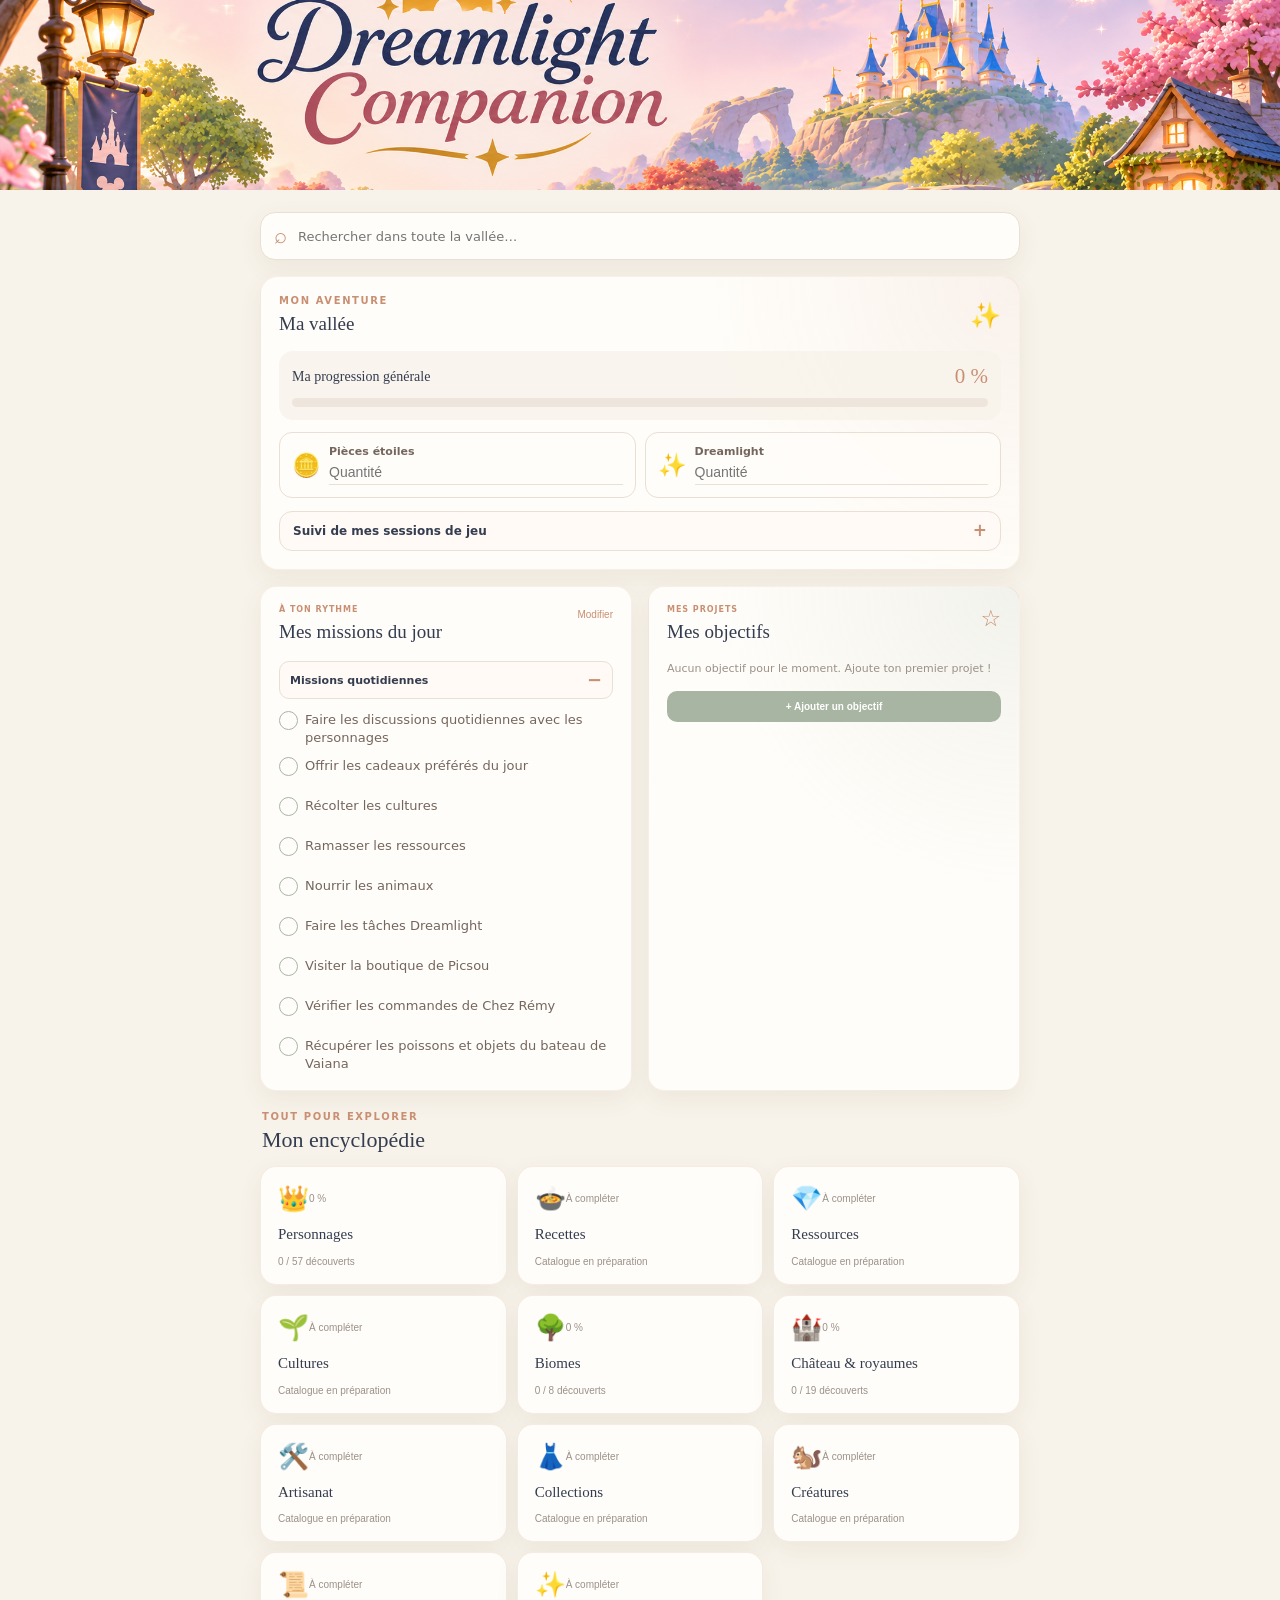
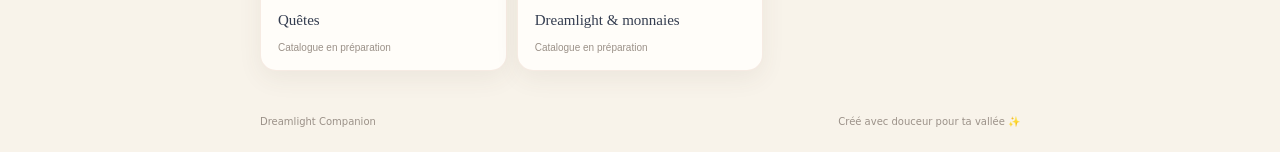
==== index.html @ 055e2d74 "Update index.html" ====
<!doctype html>
<html lang="fr">
<head>
  <meta charset="utf-8">
  <meta name="viewport" content="width=device-width, initial-scale=1, viewport-fit=cover">
  <meta name="theme-color" content="#f8f3ea">
  <meta name="description" content="Ton compagnon personnel pour Disney Dreamlight Valley.">
  <title>Dreamlight Companion</title>
  <link rel="stylesheet" href="style.css?v=20261127-4">
</head>
<body>

  <header class="hero">
    <div class="hero-shade"></div>
    <div class="hero-content">
      <p class="eyebrow">TON PETIT GUIDE DE LA VALLÉE</p>
      <h1>Dreamlight <span>Companion</span></h1>
      <p class="hero-subtitle">Toute ta vallée, au même endroit ✨</p>
    </div>
  </header>

  <main class="page-shell">

    <!-- RECHERCHE GLOBALE -->
    <section class="catalog-section">
      <label class="search-box">
        <span>⌕</span>
        <input id="global-search" type="search"
          placeholder="Rechercher dans toute la vallée…"
          autocomplete="off">
      </label>
    </section>

    <!-- MA VALLÉE -->
    <section class="panel valley-panel">
      <div class="section-heading">
        <div>
          <p class="eyebrow">MON AVENTURE</p>
          <h2>Ma vallée</h2>
        </div>
        <span>✨</span>
      </div>

      <section class="progress-card" aria-label="Progression générale">
        <div class="section-heading">
          <h3>Ma progression générale</h3>
          <strong id="overall-percent">0 %</strong>
        </div>
        <div class="progress-track">
          <div id="overall-bar" class="progress-fill"></div>
        </div>
      </section>

      <section class="quick-row">
        <div class="currency">
          <span class="currency-icon">🪙</span>
          <label for="star-coins">Pièces étoiles</label>
          <input id="star-coins" type="number" min="0"
            inputmode="numeric" placeholder="Quantité">
        </div>

        <div class="currency">
          <span class="currency-icon">✨</span>
          <label for="dreamlight">Dreamlight</label>
          <input id="dreamlight" type="number" min="0"
            inputmode="numeric" placeholder="Quantité">
        </div>
      </section>

      <details class="session-tracking">
        <summary>Suivi de mes sessions de jeu</summary>
        <div id="session-content">
          <p class="muted">
            Le suivi de tes soldes au début et à la fin de tes sessions
            sera bientôt disponible ici.
          </p>
        </div>
      </details>
    </section>

    <!-- MISSIONS ET OBJECTIFS -->
    <section class="home-tools-grid">

    <section class="panel daily-panel">
  <div class="section-heading">
    <div>
      <p class="eyebrow">À TON RYTHME</p>
      <h2>Mes missions du jour</h2>
    </div>
    <button class="text-button" id="edit-tasks" type="button">
      Modifier
    </button>
  </div>

  <details id="daily-details" open>
    <summary class="daily-toggle">Missions quotidiennes</summary>

    <div id="daily-tasks" class="daily-list"></div>

    <form id="new-task-form" class="inline-form hidden">
      <input id="new-task" maxlength="70"
        placeholder="Ajouter une mission…"
        aria-label="Nouvelle mission">
      <button class="small-button" type="submit">Ajouter</button>
    </form>
  </details>
</section>

      <section class="panel goals-panel">
        <div class="section-heading">
          <div>
            <p class="eyebrow">MES PROJETS</p>
            <h2>Mes objectifs</h2>
          </div>
          <span>☆</span>
        </div>

        <div id="goals-list">
          <p class="muted">
            Ton espace pour tes objectifs personnels arrive bientôt.
          </p>
        </div>

        <button class="small-button" id="add-goal" type="button">
          + Ajouter un objectif
        </button>
      </section>

    </section>

    <!-- NOTES CONSERVÉES TEMPORAIREMENT POUR PRÉSERVER LES DONNÉES -->
    <div class="hidden" aria-hidden="true">
      <textarea id="personal-notes"></textarea>
      <p id="notes-status">Enregistrement automatique</p>
    </div>

    <!-- ENCYCLOPÉDIE -->
    <section class="catalog-section">
      <div class="section-heading catalog-heading">
        <div>
          <p class="eyebrow">TOUT POUR EXPLORER</p>
          <h2>Mon encyclopédie</h2>
        </div>
      </div>

      <div id="category-grid" class="category-grid"></div>
    </section>

    <!-- CONTENU DES CATÉGORIES -->
    <section id="catalog-view"
      class="panel catalog-view hidden"
      aria-live="polite">

      <div class="section-heading">
        <div>
          <p class="eyebrow">MON ENCYCLOPÉDIE</p>
          <h2 id="catalog-title">Catalogue</h2>
        </div>
        <button class="text-button" id="back-home" type="button">
          ← Accueil
        </button>
      </div>

      <p id="catalog-description" class="muted"></p>
      <div id="catalog-items" class="catalog-items"></div>
    </section>

  </main>

  <footer>
    <span>Dreamlight Companion</span>
    <span>Créé avec douceur pour ta vallée ✨</span>
  </footer>

  <script src="app.js?v=20261127-4" defer></script>
</body>
</html>
---- style.css ----
:root{--cream:#f8f3ea;--paper:#fffdf9;--rose:#c98f73;--sage:#a8b5a2;--ink:#75665d;--navy:#343d50;--line:#e9dfd3;--muted:#9b9188;--shadow:0 8px 24px rgba(83,67,54,.07)}
*{box-sizing:border-box}html{scroll-behavior:smooth}body{margin:0;background:var(--cream);color:var(--ink);font-family:ui-rounded,"Avenir Next",Avenir,system-ui,-apple-system,sans-serif;font-size:15px}.hero{min-height:225px;position:relative;display:flex;align-items:flex-end;overflow:hidden;background:linear-gradient(115deg,rgba(35,43,61,.84),rgba(70,65,79,.45)),url('https://images.unsplash.com/photo-1470252649378-9c29740c9fa8?auto=format&fit=crop&w=1400&q=85') center 48%/cover;color:#fff}.hero-shade{position:absolute;inset:0;background:linear-gradient(0deg,rgba(23,29,43,.48),transparent 78%)}.hero-content{position:relative;padding:30px 22px 26px;max-width:760px;width:100%;margin:auto}.hero h1{font-family:Georgia,serif;font-weight:500;font-size:clamp(2rem,7vw,3rem);line-height:1.03;margin:7px 0}.hero h1 span{color:#f1c9b5}.eyebrow{font-size:10px;letter-spacing:.16em;font-weight:800;color:var(--rose);margin:0 0 7px}.hero .eyebrow{color:#f4d8c9}.hero-subtitle{margin:8px 0 0;color:#fff8f0;font-size:13px}.page-shell{width:min(100% - 28px,760px);margin:18px auto 40px;display:grid;gap:14px}.panel{background:var(--paper);border:1px solid rgba(201,143,115,.12);border-radius:18px;padding:16px;box-shadow:var(--shadow)}.section-heading{display:flex;align-items:center;justify-content:space-between;gap:12px;margin-bottom:12px}.section-heading h2{font-family:Georgia,serif;font-size:19px;font-weight:500;margin:0;color:var(--navy)}.section-heading strong{font-family:Georgia,serif;font-size:25px;font-weight:500;color:var(--rose);white-space:nowrap}.progress-track{height:9px;border-radius:99px;background:#eee6dc;overflow:hidden}.progress-fill{height:100%;width:0;background:linear-gradient(90deg,var(--sage),var(--rose));border-radius:99px;transition:width .25s}.quick-row{display:grid;grid-template-columns:1fr 1fr;gap:10px}.currency{display:grid;grid-template-columns:30px 1fr;align-items:center;gap:2px 7px;padding:12px}.currency-icon{grid-row:span 2;font-size:23px}.currency label{font-size:11px;font-weight:700}.currency input{width:100%;border:0;border-bottom:1px solid var(--line);background:transparent;padding:4px 0;color:var(--navy);font:600 16px inherit;outline:none}.currency input:focus{border-color:var(--rose)}.daily-list{display:grid;gap:9px}.task-row{display:flex;align-items:center;gap:10px;min-height:29px}.round-check{appearance:none;width:22px;height:22px;flex:0 0 22px;border:1.7px solid var(--sage);border-radius:50%;background:transparent;margin:0;display:grid;place-items:center;cursor:pointer}.round-check:checked{background:var(--sage);border-color:var(--sage)}.round-check:checked:after{content:'✓';font-size:14px;color:white;font-weight:800}.task-row span{font-size:13px}.task-row.done span{text-decoration:line-through;color:var(--muted)}.text-button{border:0;background:transparent;color:var(--rose);font:700 12px inherit;cursor:pointer;padding:6px}.inline-form{display:flex;gap:8px;margin-top:12px}.inline-form input,.search-box input{min-width:0;flex:1;border:0;background:transparent;outline:none;color:var(--navy);font:inherit}.small-button{border:0;border-radius:10px;background:var(--navy);color:white;padding:8px 12px;font-weight:700}.hidden{display:none!important}.notes-panel textarea{display:block;width:100%;resize:vertical;border:1px solid var(--line);border-radius:12px;padding:11px;background:#fffefa;color:var(--navy);font:13px/1.5 inherit;outline:none}.notes-panel textarea:focus{border-color:var(--rose)}.note-mark{font-size:22px;color:var(--rose)}.save-hint,.muted{font-size:11px;color:var(--muted);margin:7px 0 0}.catalog-section{padding-top:4px}.catalog-heading{margin:0 2px 12px}.search-box{display:flex;align-items:center;gap:9px;background:var(--paper);border:1px solid var(--line);border-radius:13px;padding:11px 13px;margin-bottom:12px;color:var(--rose)}.search-box span{font-size:22px;line-height:1}.category-grid{display:grid;grid-template-columns:repeat(2,minmax(0,1fr));gap:10px}.category-card{appearance:none;text-align:left;border:1px solid rgba(201,143,115,.16);border-radius:16px;background:var(--paper);padding:14px;min-height:105px;box-shadow:var(--shadow);color:var(--ink);cursor:pointer;display:flex;flex-direction:column;justify-content:space-between;gap:12px}.category-card:active{transform:scale(.985)}.category-top{display:flex;align-items:center;justify-content:space-between}.category-icon{font-size:25px}.category-card strong{font-family:Georgia,serif;font-size:15px;font-weight:500;color:var(--navy)}.category-progress{font-size:10px;color:var(--muted)}.catalog-view{scroll-margin-top:12px}.catalog-items{display:grid;gap:9px;margin-top:14px}.catalog-item{display:flex;align-items:center;gap:10px;border:1px solid var(--line);border-radius:12px;padding:10px;background:#fffefa}.catalog-item .item-icon{font-size:22px}.catalog-item .item-copy{min-width:0;flex:1}.catalog-item strong{display:block;font-size:13px;color:var(--navy)}.catalog-item small{color:var(--muted);font-size:11px}.item-check{accent-color:var(--sage);width:19px;height:19px}footer{display:flex;justify-content:space-between;gap:12px;width:min(100% - 32px,760px);margin:0 auto 25px;color:var(--muted);font-size:10px}button:focus-visible,input:focus-visible,textarea:focus-visible{outline:2px solid var(--rose);outline-offset:2px}@media(min-width:600px){.hero{min-height:280px}.page-shell{gap:17px}.category-grid{grid-template-columns:repeat(3,minmax(0,1fr))}.category-card{min-height:118px;padding:17px}}
/* =========================================
   DREAMLIGHT COMPANION — MODULE PERSONNAGES
   ========================================= */

.character-toolbar {
  display: flex;
  gap: 9px;
  align-items: center;
  margin: 14px 0 10px;
}

.character-search {
  display: flex;
  align-items: center;
  gap: 8px;
  flex: 1;
  min-width: 0;
  padding: 11px 12px;
  border: 1px solid var(--line);
  border-radius: 12px;
  background: var(--paper);
  color: var(--rose);
}

.character-search input {
  width: 100%;
  min-width: 0;
  border: 0;
  outline: 0;
  background: transparent;
  color: var(--navy);
  font: inherit;
}

.character-filter-toggle,
.character-reset,
.character-back {
  border: 1px solid var(--line);
  border-radius: 11px;
  padding: 10px 12px;
  background: #fffdf9;
  color: var(--navy);
  font: inherit;
  font-size: 12px;
  font-weight: 700;
  cursor: pointer;
}

.character-filters {
  display: grid;
  grid-template-columns: 1fr 1fr;
  gap: 10px;
  padding: 13px;
  margin-bottom: 12px;
  border: 1px solid var(--line);
  border-radius: 14px;
  background: #f8f3ea;
}

.character-filters.is-collapsed {
  display: none;
}

.character-filters label {
  display: grid;
  gap: 5px;
  color: var(--ink);
  font-size: 11px;
  font-weight: 700;
}

.character-filters select {
  width: 100%;
  min-width: 0;
  padding: 9px 7px;
  border: 1px solid var(--line);
  border-radius: 9px;
  background: white;
  color: var(--navy);
  font: inherit;
  font-size: 11px;
}

.character-reset {
  grid-column: 1 / -1;
  color: var(--rose);
}

.character-count {
  margin: 10px 2px;
  color: var(--muted);
  font-size: 11px;
}

.character-grid {
  display: grid;
  grid-template-columns: repeat(3, minmax(0, 1fr));
  gap: 9px;
}

.character-card {
  display: flex;
  flex-direction: column;
  align-items: center;
  gap: 6px;
  min-width: 0;
  padding: 10px 5px;
  border: 1px solid var(--line);
  border-radius: 14px;
  background: #fffdf9;
  color: var(--ink);
  text-align: center;
  cursor: pointer;
}

.character-avatar {
  display: grid;
  place-items: center;
  width: 62px;
  height: 62px;
  overflow: hidden;
  border-radius: 50%;
  background: linear-gradient(145deg, #f2e3d9, #e4e9df);
  color: var(--rose);
  font-size: 27px;
}

.character-avatar img,
.character-detail-avatar img {
  width: 100%;
  height: 100%;
  object-fit: cover;
}

.character-card strong {
  color: var(--navy);
  font-family: Georgia, serif;
  font-size: 12px;
  font-weight: 500;
  overflow-wrap: anywhere;
}

.character-status,
.character-level,
.character-role {
  font-size: 9px;
  line-height: 1.35;
}

.character-status.is-unlocked {
  color: #66836b;
}

.character-status.is-locked {
  color: var(--muted);
}

.character-level {
  color: var(--ink);
}

.character-role {
  color: var(--rose);
}

.character-back {
  margin: 4px 0 12px;
}

.character-detail {
  padding: 18px;
  border: 1px solid var(--line);
  border-radius: 17px;
  background: #fffdf9;
}

.character-detail-avatar {
  display: grid;
  place-items: center;
  width: 104px;
  height: 104px;
  margin: 0 auto 12px;
  overflow: hidden;
  border-radius: 50%;
  background: linear-gradient(145deg, #f2e3d9, #e4e9df);
  color: var(--rose);
  font-size: 42px;
}

.character-universe {
  margin: 0;
  color: var(--rose);
  text-align: center;
  font-size: 11px;
}

.character-detail h3 {
  margin: 5px 0 20px;
  color: var(--navy);
  font-family: Georgia, serif;
  font-size: 23px;
  font-weight: 500;
  text-align: center;
}

.detail-field {
  padding: 13px 0;
  border-top: 1px solid var(--line);
}

.detail-field h4 {
  margin: 0 0 10px;
  color: var(--navy);
  font-size: 13px;
}

.choice-row,
.friendship-scale,
.role-choices {
  display: flex;
  flex-wrap: wrap;
  gap: 7px;
}

.choice-row button,
.friendship-scale button,
.role-choices button {
  border: 1px solid var(--line);
  border-radius: 10px;
  background: white;
  color: var(--ink);
  cursor: pointer;
}

.choice-row button {
  flex: 1;
  padding: 10px;
}

.friendship-scale button {
  width: 34px;
  height: 34px;
  font-size: 12px;
}

.role-choices button {
  display: flex;
  flex-direction: column;
  align-items: center;
  justify-content: center;
  gap: 5px;
  min-width: 65px;
  padding: 9px 7px;
}

.role-choices button span {
  font-size: 21px;
}

.role-choices button small {
  font-size: 10px;
}

.choice-row button.selected,
.friendship-scale button.selected,
.role-choices button.selected {
  border-color: var(--rose);
  background: #f5e8e0;
  color: var(--navy);
  box-shadow: inset 0 0 0 1px var(--rose);
}

@media (max-width: 360px) {
  .character-grid {
    gap: 6px;
  }

  .character-avatar {
    width: 53px;
    height: 53px;
  }

  .character-filters {
    grid-template-columns: 1fr;
  }
}/* Icônes illustrées des rôles */

.character-role {
  display: flex;
  align-items: center;
  justify-content: center;
  gap: 5px;
}

.character-role img {
  width: 27px;
  height: 27px;
  object-fit: contain;
  flex: 0 0 auto;
}

.role-choices .role-icon {
  display: grid;
  place-items: center;
  width: 46px;
  height: 46px;
}

.role-choices .role-icon img {
  display: block;
  width: 100%;
  height: 100%;
  object-fit: contain;
}

.role-choices button {
  min-width: 76px;
  padding: 8px 6px;
}
/* Correction taille des icônes de rôles */

.role-choices .role-icon {
  display: flex !important;
  width: 46px !important;
  height: 46px !important;
  min-width: 46px !important;
  max-width: 46px !important;
  flex: 0 0 46px !important;
  overflow: hidden;
}

.role-choices .role-icon img {
  display: block !important;
  width: 46px !important;
  height: 46px !important;
  max-width: 46px !important;
  max-height: 46px !important;
  object-fit: contain !important;
}

.character-role img {
  width: 27px !important;
  height: 27px !important;
  max-width: 27px !important;
  max-height: 27px !important;
  object-fit: contain !important;
}
/* NOUVELLE BANNIÈRE */
.hero {
  min-height: 190px;
  background: url('assets/banniere.PNG') center 45% / cover no-repeat;
  color: #fff;
}

.hero-shade,
.hero-content {
  display: none !important;
}

/* =========================================
   NOUVELLE PAGE D'ACCUEIL
   ========================================= */

/* Espacement général */
.page-shell {
  gap: 16px;
}

/* Recherche globale */
.search-box {
  margin-bottom: 0;
  min-height: 48px;
  border-radius: 15px;
  box-shadow: var(--shadow);
}

.search-box input {
  font-size: 13px;
}

/* Bloc Ma vallée */
.valley-panel {
  padding: 18px;
  background:
    radial-gradient(circle at top right, rgba(201,143,115,.10), transparent 38%),
    var(--paper);
}

.valley-panel > .section-heading {
  margin-bottom: 16px;
}

.valley-panel > .section-heading > span {
  font-size: 25px;
}

.progress-card {
  padding: 13px;
  margin-bottom: 12px;
  border-radius: 14px;
  background: rgba(248,243,234,.8);
}

.progress-card .section-heading {
  margin-bottom: 9px;
}

.progress-card h3 {
  margin: 0;
  color: var(--navy);
  font-family: Georgia, serif;
  font-size: 14px;
  font-weight: 500;
}

.progress-card .section-heading strong {
  font-size: 21px;
}

.quick-row {
  gap: 9px;
}

.currency {
  min-width: 0;
  border: 1px solid var(--line);
  border-radius: 13px;
  background: rgba(255,253,249,.85);
}

.currency label {
  color: var(--ink);
}

.currency input {
  font-size: 14px;
}

/* Suivi des sessions */
.session-tracking {
  margin-top: 13px;
  padding: 12px 13px;
  border: 1px solid var(--line);
  border-radius: 13px;
  background: #fffaf5;
}

.session-tracking summary {
  color: var(--navy);
  font-size: 12px;
  font-weight: 700;
  cursor: pointer;
  list-style: none;
}

.session-tracking summary::-webkit-details-marker {
  display: none;
}

.session-tracking summary::after {
  content: "+";
  float: right;
  color: var(--rose);
  font-size: 17px;
  line-height: 12px;
}

.session-tracking[open] summary::after {
  content: "−";
}

#session-content {
  padding-top: 10px;
}

/* Missions et objectifs */
.home-tools-grid {
  display: grid;
  grid-template-columns: minmax(0, 1fr) minmax(0, 1fr);
  gap: 11px;
  align-items: start;
}

.home-tools-grid > .panel {
  min-width: 0;
  height: 100%;
  padding: 14px 11px;
  border-radius: 16px;
}

.home-tools-grid .section-heading {
  align-items: flex-start;
  gap: 5px;
  min-height: 44px;
}

.home-tools-grid .section-heading h2 {
  font-size: 16px;
  line-height: 1.2;
}

.home-tools-grid .eyebrow {
  font-size: 8px;
  letter-spacing: .12em;
}

.home-tools-grid .text-button {
  padding: 4px 0;
  font-size: 10px;
}

.daily-list {
  gap: 11px;
}

.task-row {
  align-items: flex-start;
  gap: 7px;
}

.round-check {
  width: 19px;
  height: 19px;
  flex-basis: 19px;
}

.task-row span {
  font-size: 11px;
  line-height: 1.35;
  overflow-wrap: anywhere;
}

.goals-panel {
  background:
    radial-gradient(circle at top right, rgba(168,181,162,.15), transparent 48%),
    var(--paper);
}

.goals-panel .section-heading > span {
  color: var(--rose);
  font-size: 23px;
}

.goals-panel .muted {
  line-height: 1.5;
}

.goals-panel > .small-button {
  width: 100%;
  margin-top: 13px;
  padding: 9px 6px;
  font-size: 10px;
  line-height: 1.3;
  background: var(--sage);
  color: #fff;
}

.daily-panel .small-button {
  font-size: 11px;
}

.inline-form {
  flex-wrap: wrap;
}

.inline-form input {
  width: 100%;
  min-width: 0;
  padding: 9px;
  border: 1px solid var(--line);
  border-radius: 9px;
  background: white;
  font: inherit;
  font-size: 12px;
}

/* Encyclopédie */
.catalog-heading {
  margin-bottom: 13px;
}

.catalog-heading .eyebrow {
  margin-bottom: 5px;
}

.catalog-heading h2 {
  font-family: Georgia, serif;
  font-size: 22px;
  font-weight: 500;
  color: var(--navy);
}

.category-card {
  transition: transform .18s ease, box-shadow .18s ease;
}

.category-card strong {
  line-height: 1.25;
}

footer {
  padding-top: 5px;
}

/* Écrans plus larges */
@media (min-width: 600px) {
  .home-tools-grid {
    gap: 16px;
  }

  .home-tools-grid > .panel {
    padding: 18px;
  }

  .home-tools-grid .section-heading h2 {
    font-size: 19px;
  }

  .task-row span {
    font-size: 13px;
  }
}

/* =========================================
   MES OBJECTIFS
   ========================================= */

.goal-card {
  margin: 9px 0;
  padding: 11px;
  border: 1px solid var(--line);
  border-radius: 12px;
  background: rgba(255,253,249,.9);
}

.goal-card.is-done {
  background: #f1f4ee;
  opacity: .8;
}

.goal-card-heading {
  display: flex;
  align-items: center;
  justify-content: space-between;
  gap: 6px;
}

.goal-check {
  display: flex;
  align-items: center;
  gap: 7px;
  min-width: 0;
  color: var(--navy);
  font-size: 11px;
  font-weight: 650;
  cursor: pointer;
}

.goal-check input {
  width: 18px;
  height: 18px;
  flex: 0 0 18px;
  accent-color: var(--sage);
}

.goal-check span {
  overflow-wrap: anywhere;
}

.goal-card.is-done .goal-check span {
  text-decoration: line-through;
  color: var(--muted);
}

.goal-expand {
  flex: 0 0 27px;
  width: 27px;
  height: 27px;
  border: 1px solid var(--line);
  border-radius: 8px;
  background: #fff;
  color: var(--rose);
  font-size: 17px;
  cursor: pointer;
}

.goal-details {
  padding: 9px 2px 0 25px;
}

.goal-details p {
  margin: 0;
  color: var(--ink);
  font-size: 11px;
  line-height: 1.5;
  overflow-wrap: anywhere;
}

.goal-actions {
  display: flex;
  flex-wrap: wrap;
  gap: 7px;
  margin-top: 10px;
}

.goal-actions button {
  padding: 6px 9px;
  border: 1px solid var(--line);
  border-radius: 8px;
  background: #fff;
  color: var(--rose);
  font-size: 10px;
  font-weight: 700;
  cursor: pointer;
}

/* Formulaire d'objectif */
.goal-form {
  display: grid;
  gap: 10px;
  margin: 0 0 12px;
  padding: 11px;
  border: 1px solid rgba(168,181,162,.55);
  border-radius: 12px;
  background: #f8f6f0;
}

.goal-form label {
  display: grid;
  gap: 5px;
  color: var(--navy);
  font-size: 11px;
  font-weight: 700;
}

.goal-form input,
.goal-form textarea {
  width: 100%;
  min-width: 0;
  padding: 9px;
  border: 1px solid var(--line);
  border-radius: 9px;
  background: #fffdf9;
  color: var(--navy);
  font: inherit;
  font-size: 12px;
  outline: none;
}

.goal-form textarea {
  resize: vertical;
  line-height: 1.4;
}

.goal-form input:focus,
.goal-form textarea:focus {
  border-color: var(--sage);
}

.goal-form-actions {
  display: flex;
  gap: 8px;
}

.goal-form-actions button {
  flex: 1;
  min-width: 0;
  padding: 9px 5px;
  font-size: 11px;
}

.goal-cancel {
  border: 1px solid var(--line);
  border-radius: 10px;
  background: white;
  color: var(--ink);
  font-weight: 700;
}
/* Dépliage des missions du jour */
#daily-details {
  margin-top: 10px;
}

#daily-details > summary {
  display: flex;
  align-items: center;
  justify-content: space-between;
  padding: 9px 10px;
  border: 1px solid var(--line);
  border-radius: 10px;
  background: #fffaf5;
  color: var(--navy);
  font-size: 11px;
  font-weight: 700;
  cursor: pointer;
  list-style: none;
}

#daily-details > summary::-webkit-details-marker {
  display: none;
}

#daily-details > summary::after {
  content: "+";
  color: var(--rose);
  font-size: 18px;
  line-height: 1;
}

#daily-details[open] > summary::after {
  content: "−";
}

#daily-details .daily-list {
  padding-top: 12px;
}
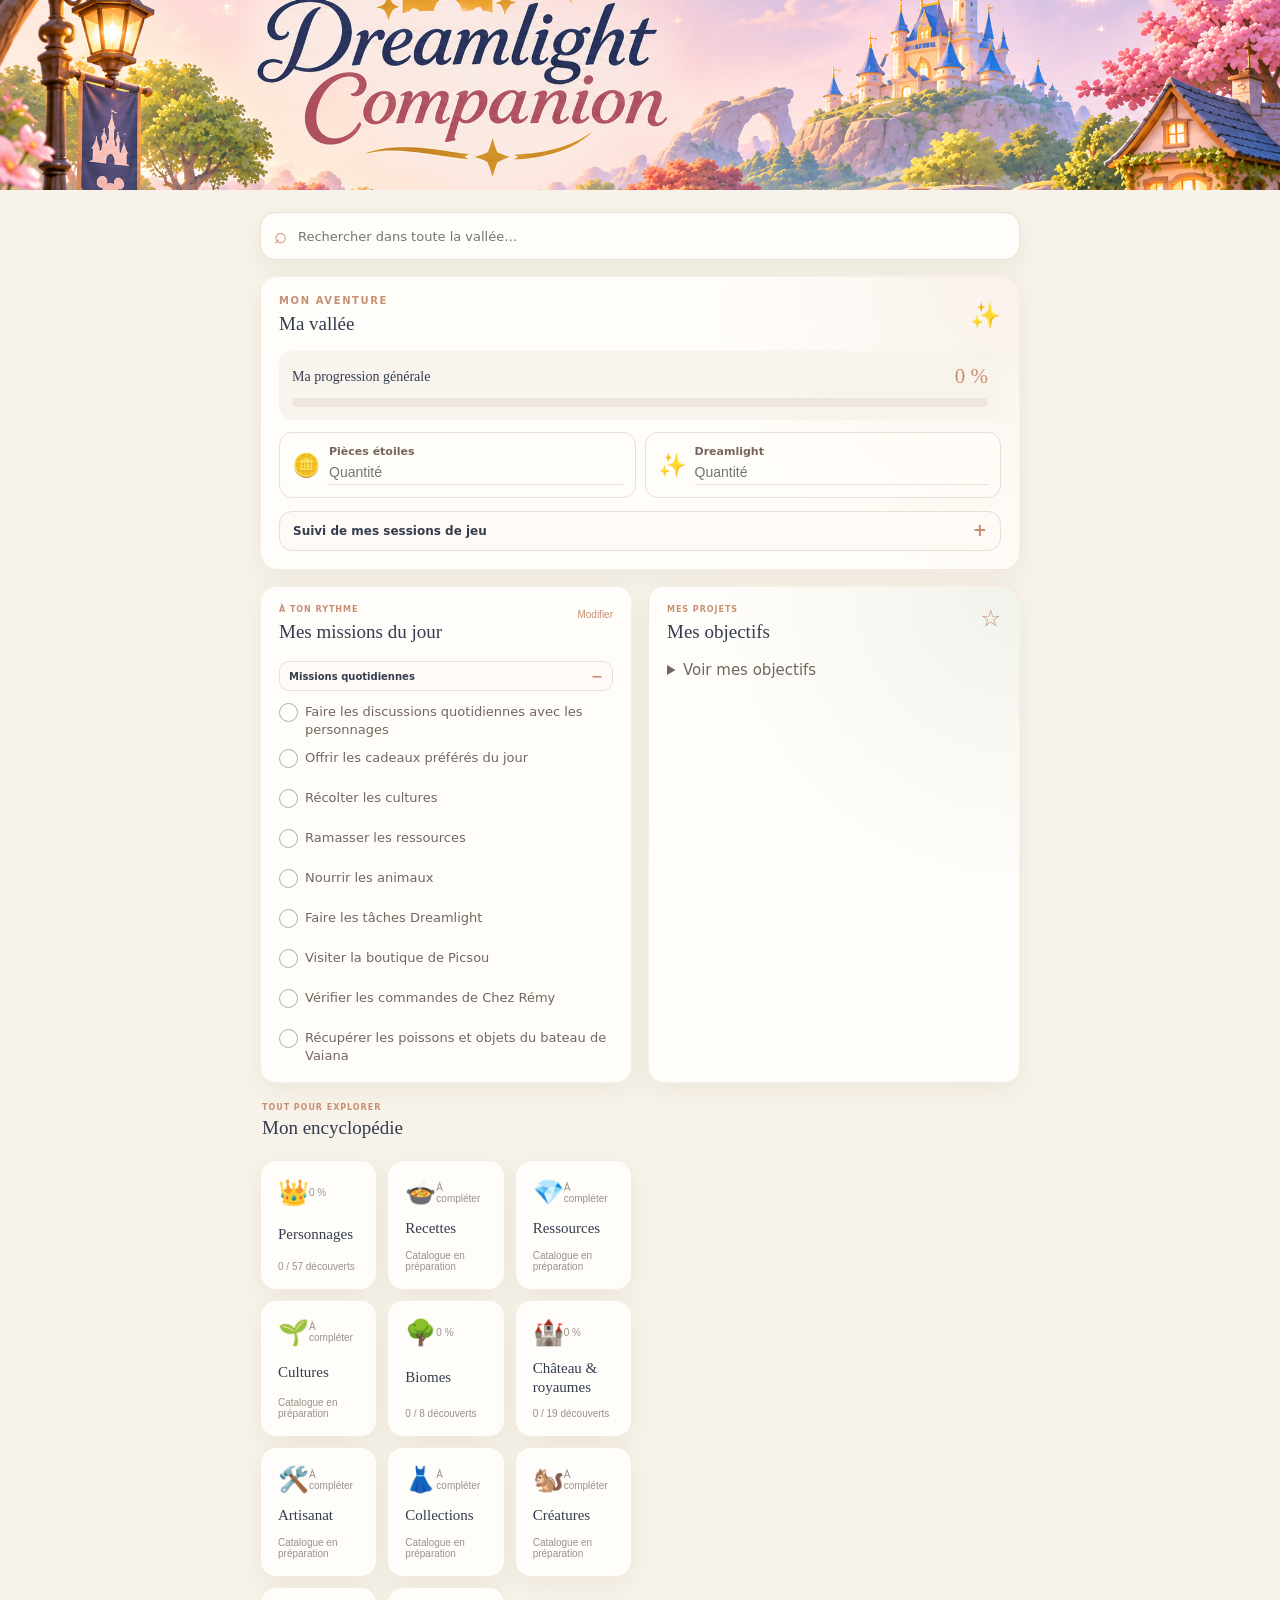
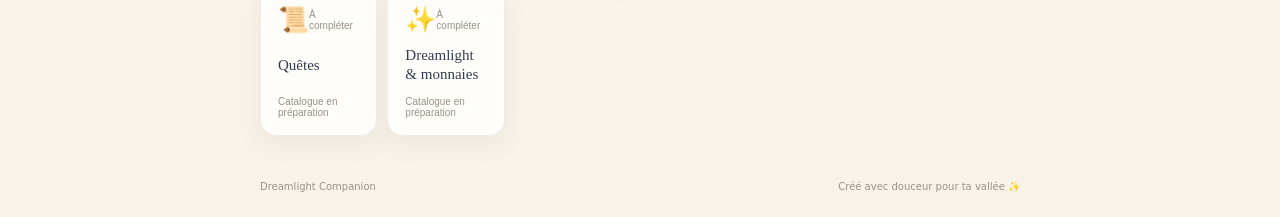
==== commit fb40a368: "Update index.html" ====
--- a/index.html
+++ b/index.html
@@ -108,26 +108,28 @@
 </section>
 
       <section class="panel goals-panel">
-        <div class="section-heading">
-          <div>
-            <p class="eyebrow">MES PROJETS</p>
-            <h2>Mes objectifs</h2>
-          </div>
-          <span>☆</span>
-        </div>
+  <div class="section-heading">
+    <div>
+      <p class="eyebrow">MES PROJETS</p>
+      <h2>Mes objectifs</h2>
+    </div>
+    <span>☆</span>
+  </div>
 
-        <div id="goals-list">
-          <p class="muted">
-            Ton espace pour tes objectifs personnels arrive bientôt.
-          </p>
-        </div>
+  <details id="goals-details">
+    <summary class="goals-toggle">Voir mes objectifs</summary>
 
-        <button class="small-button" id="add-goal" type="button">
-          + Ajouter un objectif
-        </button>
-      </section>
+    <div id="goals-list">
+      <p class="muted">
+        Ton espace pour tes objectifs personnels arrive bientôt.
+      </p>
+    </div>
 
-    </section>
+    <button class="small-button" id="add-goal" type="button">
+      + Ajouter un objectif
+    </button>
+  </details>
+</section>
 
     <!-- NOTES CONSERVÉES TEMPORAIREMENT POUR PRÉSERVER LES DONNÉES -->
     <div class="hidden" aria-hidden="true">
--- a/style.css
+++ b/style.css
@@ -787,12 +787,12 @@
   display: flex;
   align-items: center;
   justify-content: space-between;
-  padding: 9px 10px;
+  padding: 7px 9px;
   border: 1px solid var(--line);
   border-radius: 10px;
   background: #fffaf5;
   color: var(--navy);
-  font-size: 11px;
+  font-size: 10px;
   font-weight: 700;
   cursor: pointer;
   list-style: none;
@@ -805,7 +805,7 @@
 #daily-details > summary::after {
   content: "+";
   color: var(--rose);
-  font-size: 18px;
+  font-size: 14px;
   line-height: 1;
 }
 
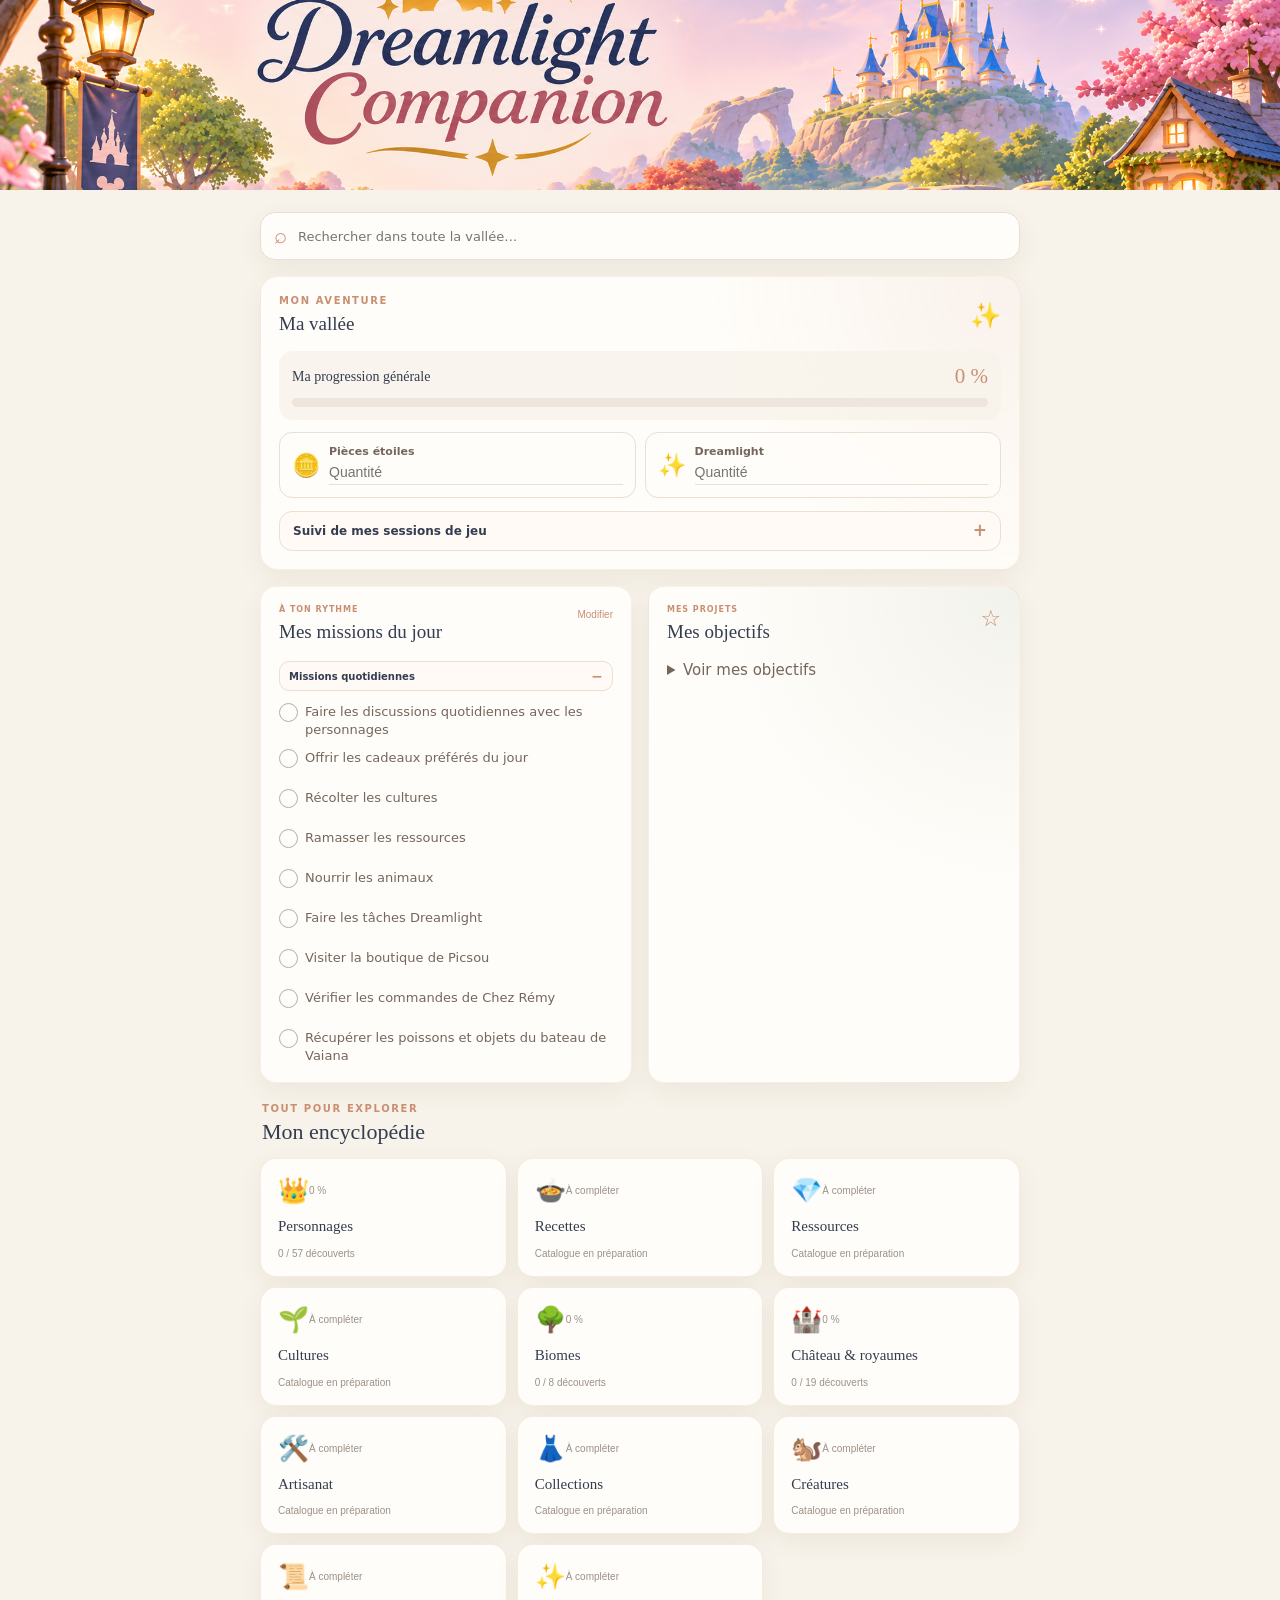
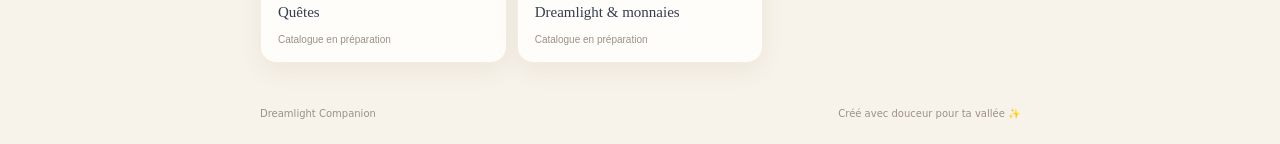
==== commit 6ecc705c: "Update index.html" ====
--- a/index.html
+++ b/index.html
@@ -131,6 +131,8 @@
   </details>
 </section>
 
+  </section>
+
     <!-- NOTES CONSERVÉES TEMPORAIREMENT POUR PRÉSERVER LES DONNÉES -->
     <div class="hidden" aria-hidden="true">
       <textarea id="personal-notes"></textarea>
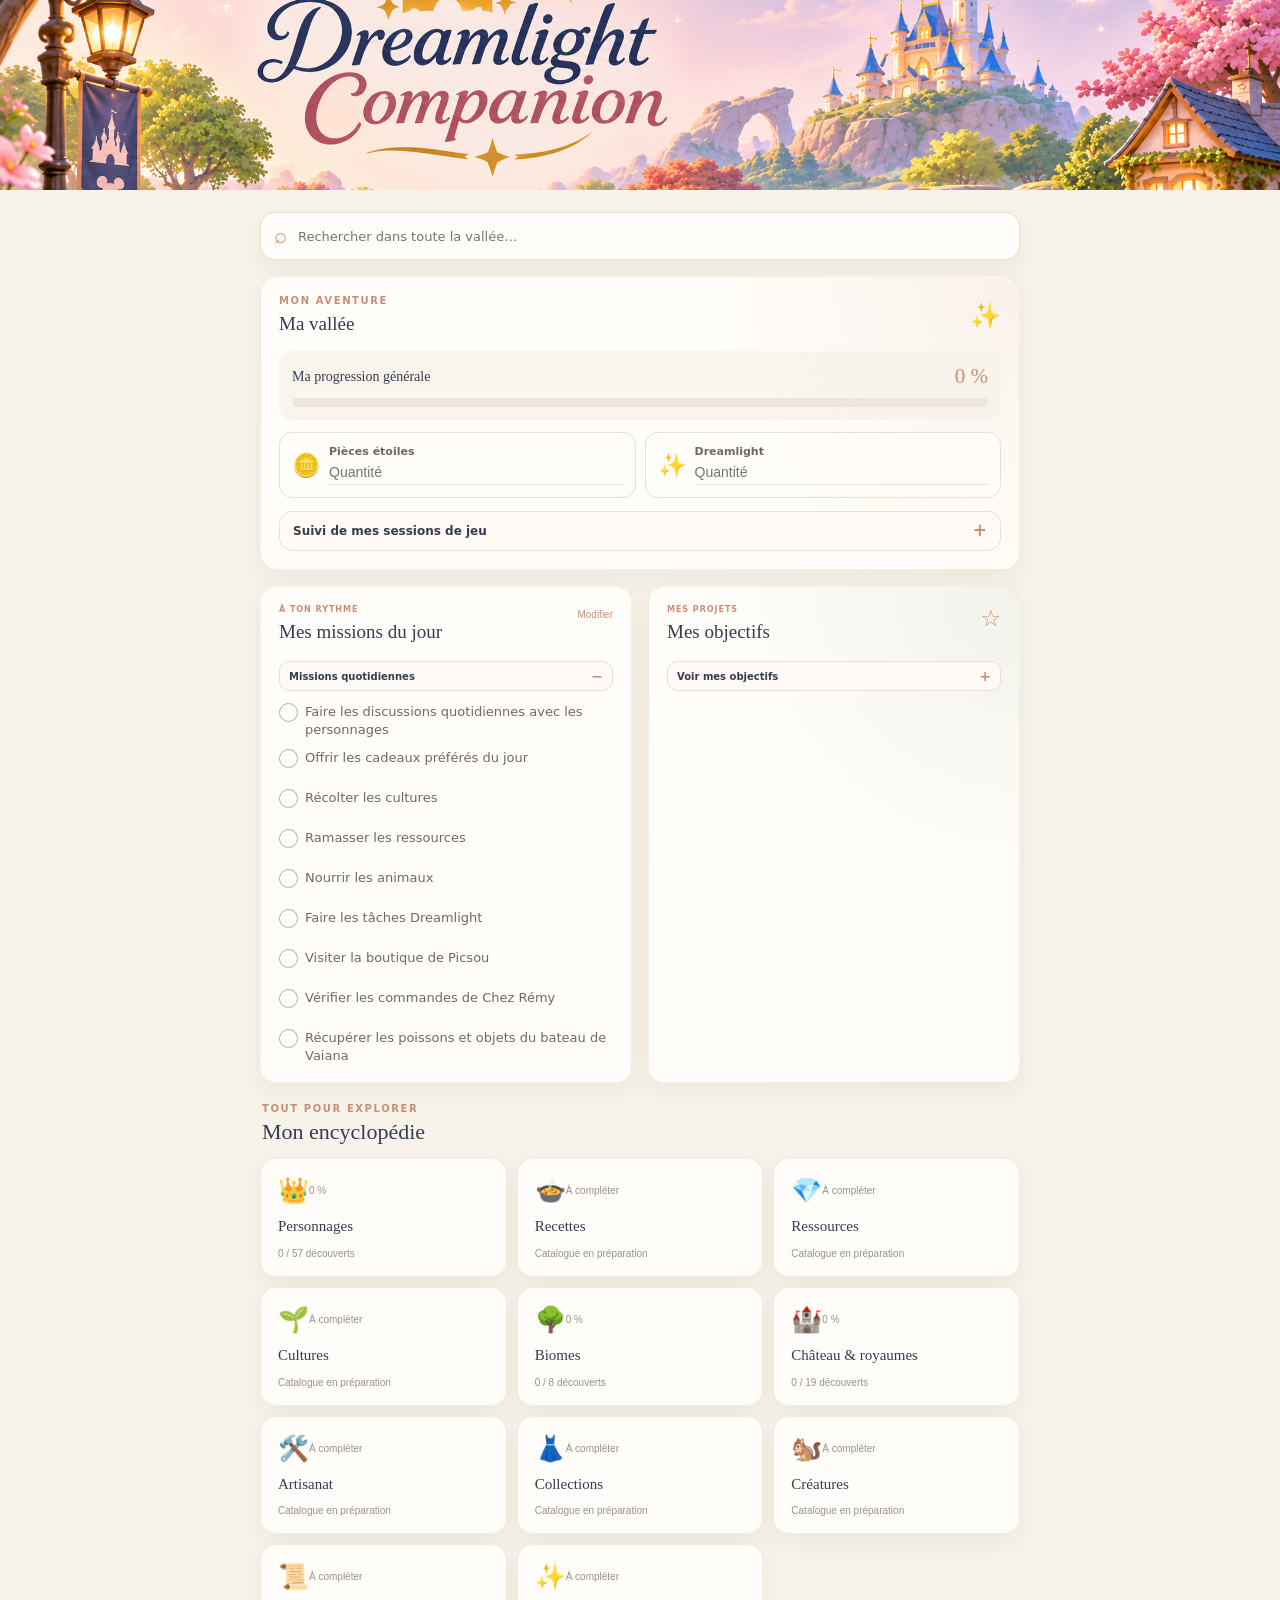
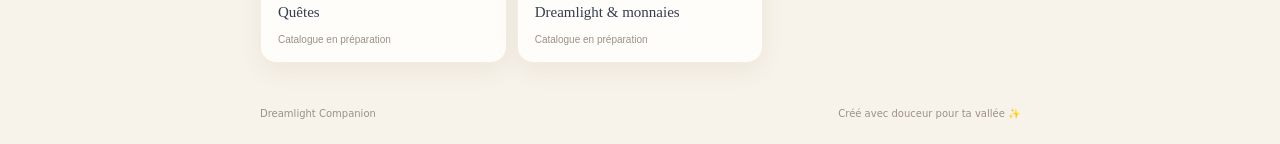
==== commit 770c93c7: "Update index.html" ====
--- a/index.html
+++ b/index.html
@@ -71,11 +71,32 @@
       <details class="session-tracking">
         <summary>Suivi de mes sessions de jeu</summary>
         <div id="session-content">
-          <p class="muted">
-            Le suivi de tes soldes au début et à la fin de tes sessions
-            sera bientôt disponible ici.
-          </p>
-        </div>
+
+  <div id="session-start-area">
+    <p class="muted">
+      Enregistre tes soldes pour commencer une nouvelle session.
+    </p>
+
+    <form id="session-start-form" class="session-form">
+      <label for="session-start-coins">Pièces étoiles au départ</label>
+      <input id="session-start-coins" type="number" min="0"
+        inputmode="numeric" placeholder="Quantité" required>
+
+      <label for="session-start-dreamlight">Dreamlight au départ</label>
+      <input id="session-start-dreamlight" type="number" min="0"
+        inputmode="numeric" placeholder="Quantité" required>
+
+      <button class="small-button" type="submit">
+        Démarrer une session
+      </button>
+    </form>
+  </div>
+
+  <div id="session-active-area" class="hidden"></div>
+
+  <div id="session-history"></div>
+
+</div>
       </details>
     </section>
 
--- a/style.css
+++ b/style.css
@@ -547,7 +547,7 @@
   line-height: 1.5;
 }
 
-.goals-panel > .small-button {
+.goals-panel .small-button {
   width: 100%;
   margin-top: 13px;
   padding: 9px 6px;
@@ -816,3 +816,41 @@
 #daily-details .daily-list {
   padding-top: 12px;
 }
+/* Dépliage des objectifs */
+#goals-details {
+  margin-top: 10px;
+}
+
+#goals-details > summary {
+  display: flex;
+  align-items: center;
+  justify-content: space-between;
+  padding: 7px 9px;
+  border: 1px solid var(--line);
+  border-radius: 10px;
+  background: #fffaf5;
+  color: var(--navy);
+  font-size: 10px;
+  font-weight: 700;
+  cursor: pointer;
+  list-style: none;
+}
+
+#goals-details > summary::-webkit-details-marker {
+  display: none;
+}
+
+#goals-details > summary::after {
+  content: "+";
+  color: var(--rose);
+  font-size: 14px;
+  line-height: 1;
+}
+
+#goals-details[open] > summary::after {
+  content: "−";
+}
+
+#goals-details #goals-list {
+  padding-top: 12px;
+}
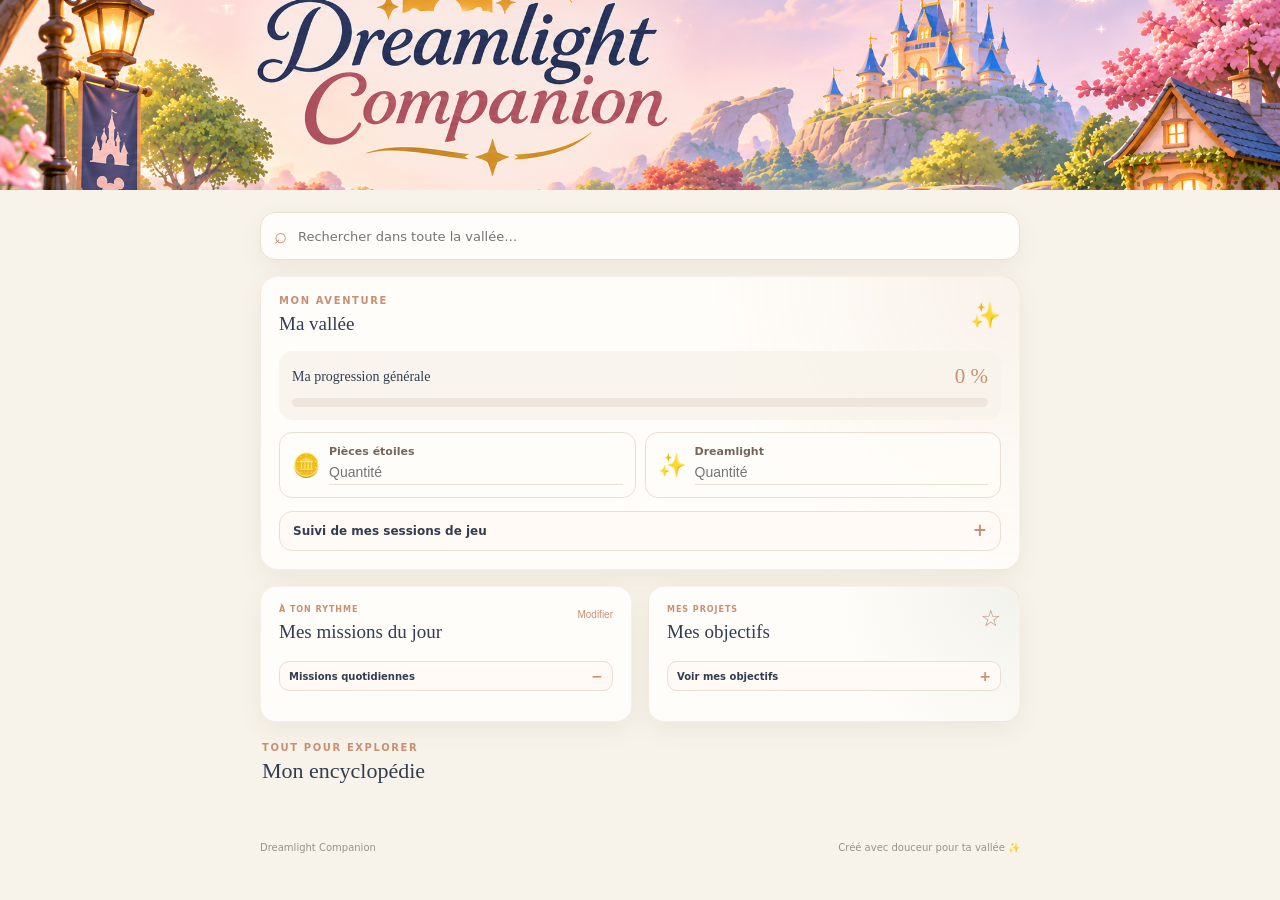
==== commit 195f5e25: "Update index.html" ====
--- a/index.html
+++ b/index.html
@@ -198,6 +198,6 @@
     <span>Créé avec douceur pour ta vallée ✨</span>
   </footer>
 
-  <script src="app.js?v=20261127-4" defer></script>
+  <script src="app.js?v=20261127-5" defer></script>
 </body>
 </html>
--- a/style.css
+++ b/style.css
@@ -854,3 +854,95 @@
 #goals-details #goals-list {
   padding-top: 12px;
 }
+/* =========================================
+   SUIVI DES SESSIONS DE JEU
+   ========================================= */
+
+.session-form {
+  display: grid;
+  gap: 8px;
+  margin-top: 12px;
+}
+
+.session-form label {
+  color: var(--navy);
+  font-size: 11px;
+  font-weight: 700;
+}
+
+.session-form input {
+  width: 100%;
+  min-width: 0;
+  padding: 10px;
+  border: 1px solid var(--line);
+  border-radius: 9px;
+  background: #fffdf9;
+  color: var(--navy);
+  font: inherit;
+  font-size: 12px;
+}
+
+.session-form input:focus {
+  outline: none;
+  border-color: var(--sage);
+}
+
+.session-form .small-button {
+  margin-top: 5px;
+  padding: 10px;
+  background: var(--sage);
+  color: white;
+}
+
+.session-active {
+  padding: 12px;
+  border: 1px solid rgba(168,181,162,.55);
+  border-radius: 12px;
+  background: #f8f6f0;
+}
+
+.session-active > strong {
+  color: var(--sage);
+  font-size: 13px;
+}
+
+.session-active p {
+  margin: 8px 0;
+  color: var(--ink);
+  font-size: 11px;
+  line-height: 1.5;
+}
+
+.session-history {
+  margin-top: 15px;
+}
+
+.session-history h3 {
+  margin-bottom: 9px;
+  color: var(--navy);
+  font-size: 12px;
+}
+
+.session-history-item {
+  margin-top: 8px;
+  padding: 10px;
+  border: 1px solid var(--line);
+  border-radius: 10px;
+  background: #fffdf9;
+}
+
+.session-history-item > strong {
+  color: var(--navy);
+  font-size: 11px;
+}
+
+.session-history-item p {
+  margin: 5px 0 0;
+  color: var(--ink);
+  font-size: 10px;
+  line-height: 1.4;
+}
+
+.hidden {
+  display: none !important;
+}
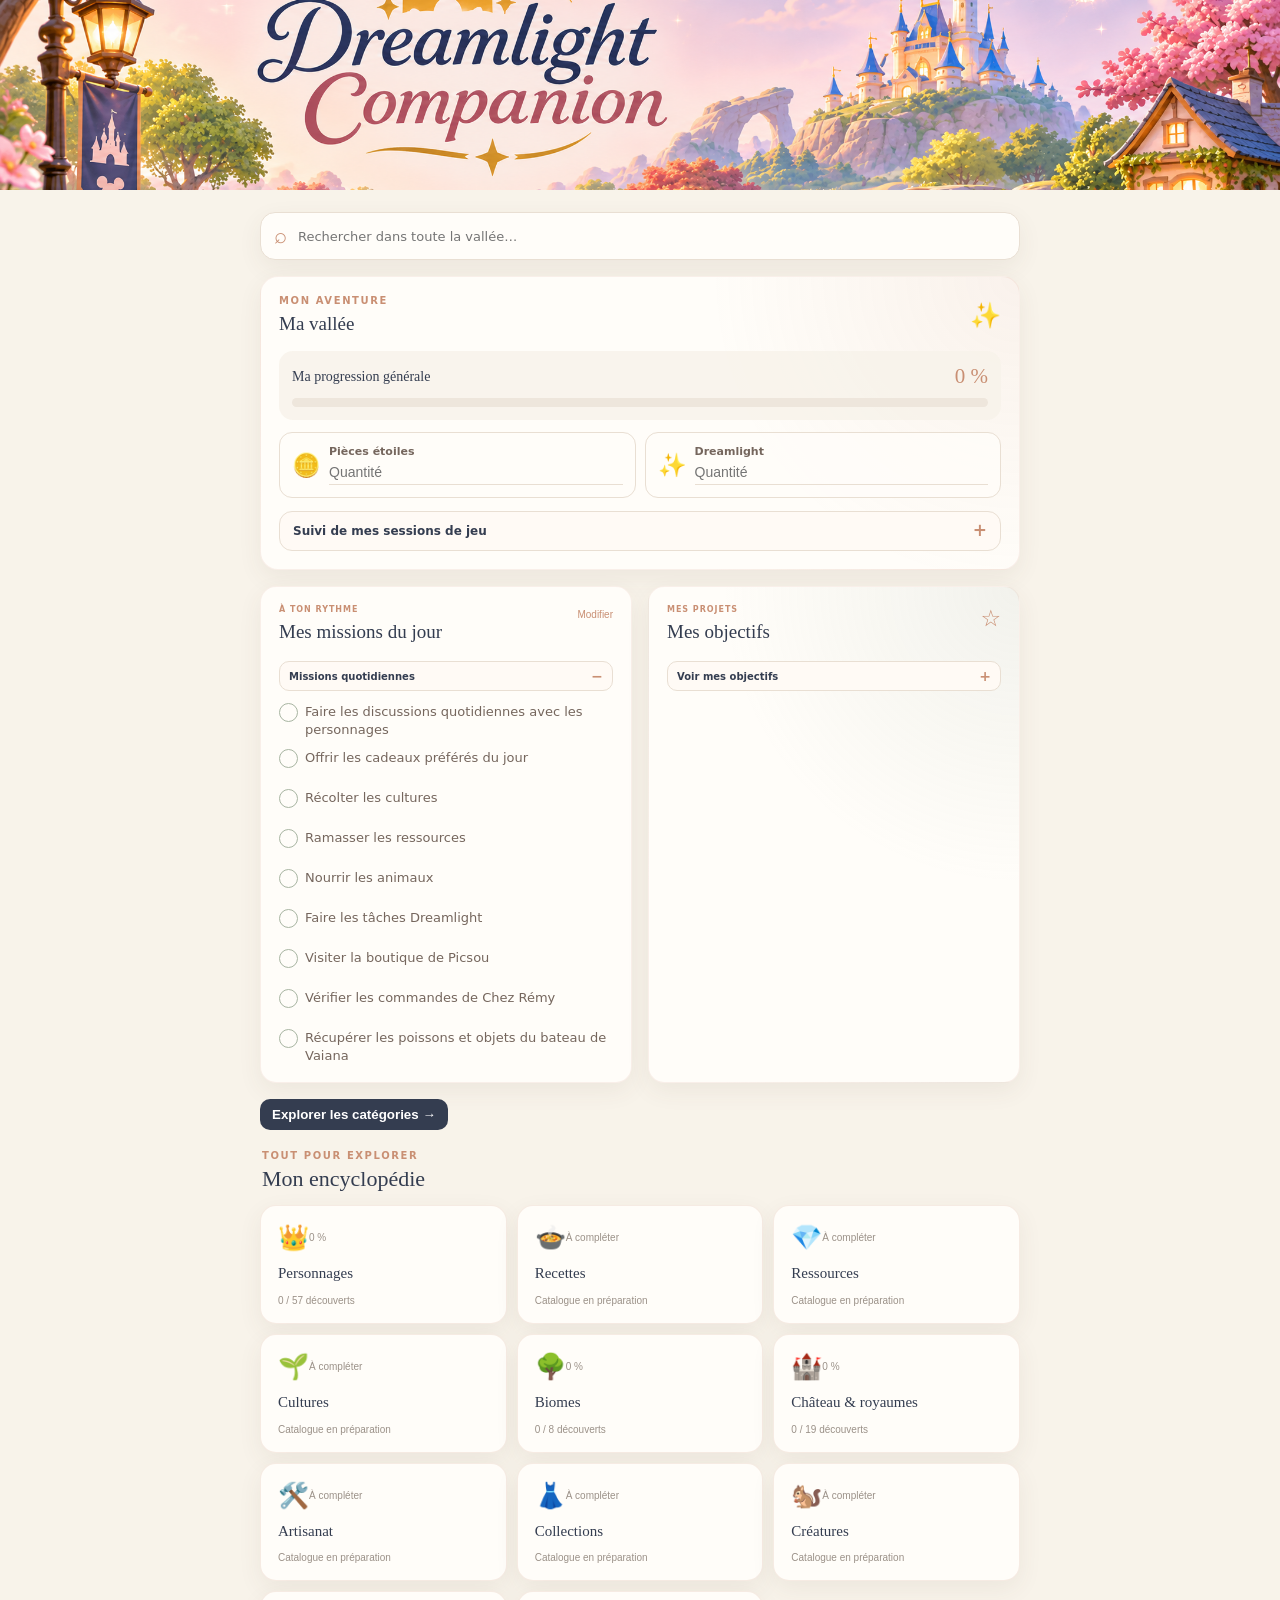
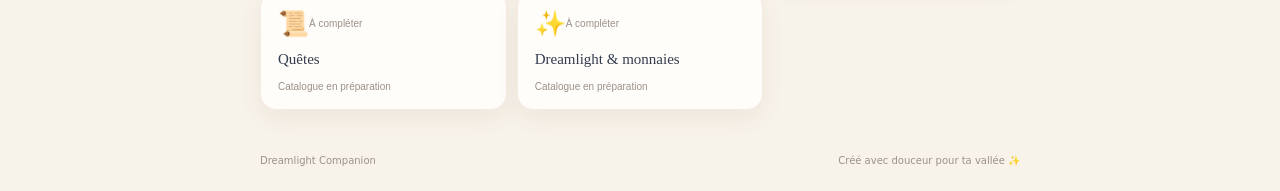
==== commit 1c963c9f: "Update index.html" ====
--- a/index.html
+++ b/index.html
@@ -153,7 +153,13 @@
 </section>
 
   </section>
-
+    <!-- ACCÈS À L'ENCYCLOPÉDIE -->
+    <section class="catalog-access">
+      <button id="explore-categories" class="small-button" type="button">
+        Explorer les catégories →
+      </button>
+    </section>
+    
     <!-- NOTES CONSERVÉES TEMPORAIREMENT POUR PRÉSERVER LES DONNÉES -->
     <div class="hidden" aria-hidden="true">
       <textarea id="personal-notes"></textarea>
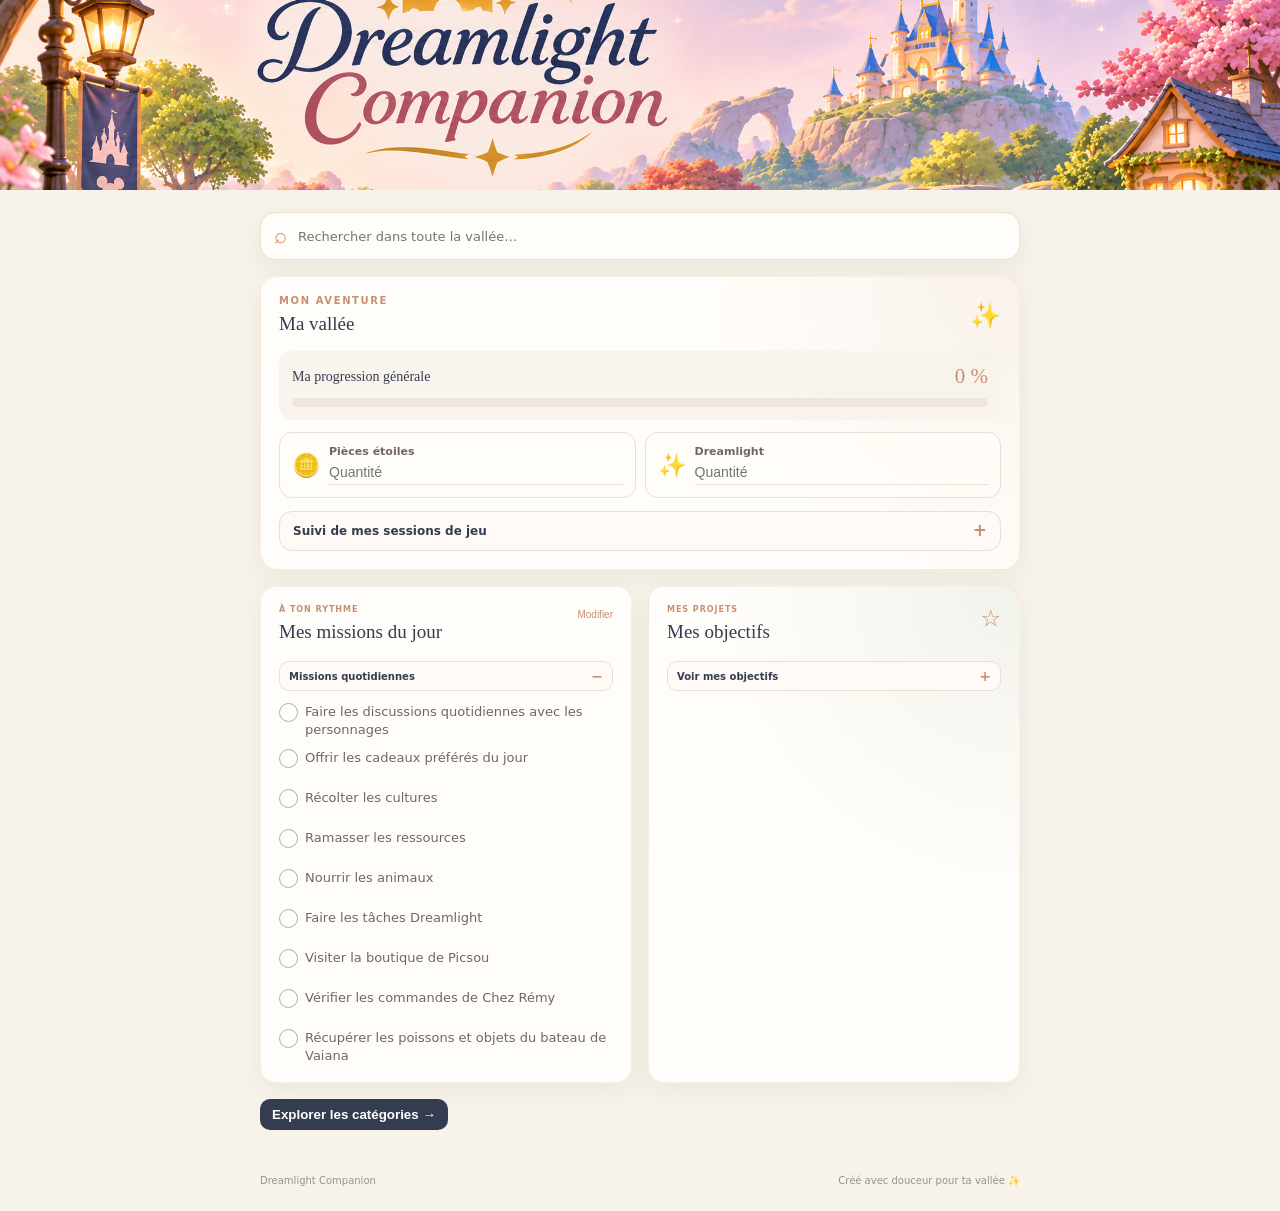
==== commit 889af5c7: "Update index.html" ====
--- a/index.html
+++ b/index.html
@@ -166,36 +166,7 @@
       <p id="notes-status">Enregistrement automatique</p>
     </div>
 
-    <!-- ENCYCLOPÉDIE -->
-    <section class="catalog-section">
-      <div class="section-heading catalog-heading">
-        <div>
-          <p class="eyebrow">TOUT POUR EXPLORER</p>
-          <h2>Mon encyclopédie</h2>
-        </div>
-      </div>
-
-      <div id="category-grid" class="category-grid"></div>
-    </section>
-
-    <!-- CONTENU DES CATÉGORIES -->
-    <section id="catalog-view"
-      class="panel catalog-view hidden"
-      aria-live="polite">
-
-      <div class="section-heading">
-        <div>
-          <p class="eyebrow">MON ENCYCLOPÉDIE</p>
-          <h2 id="catalog-title">Catalogue</h2>
-        </div>
-        <button class="text-button" id="back-home" type="button">
-          ← Accueil
-        </button>
-      </div>
-
-      <p id="catalog-description" class="muted"></p>
-      <div id="catalog-items" class="catalog-items"></div>
-    </section>
+   
 
   </main>
 
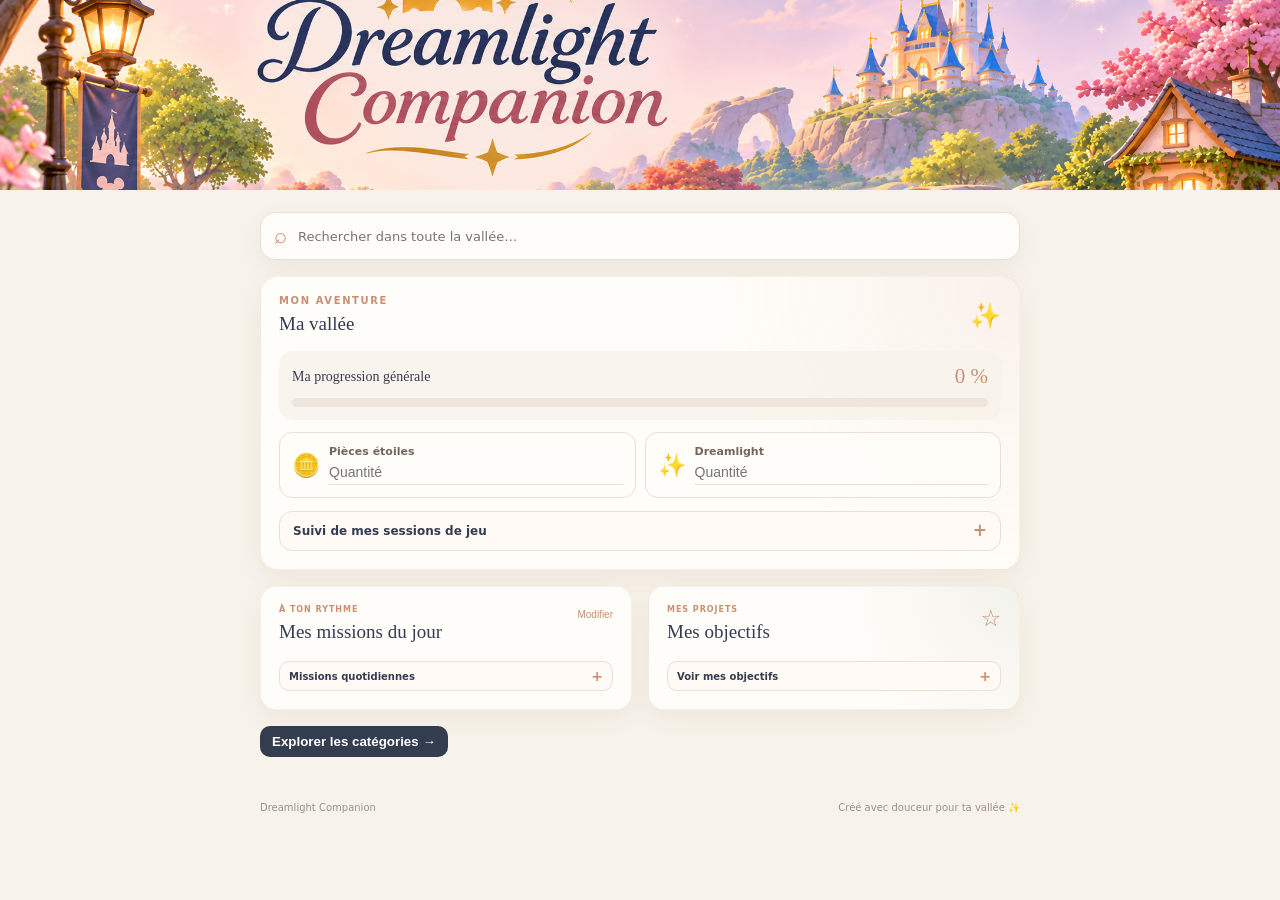
==== commit 517ef0a2: "Update index.html" ====
--- a/index.html
+++ b/index.html
@@ -114,7 +114,7 @@
     </button>
   </div>
 
-  <details id="daily-details" open>
+  <details id="daily-details">
     <summary class="daily-toggle">Missions quotidiennes</summary>
 
     <div id="daily-tasks" class="daily-list"></div>
--- a/style.css
+++ b/style.css
@@ -946,3 +946,17 @@
 .hidden {
   display: none !important;
 }
+/* Correction affichage mobile du catalogue */
+#catalog-view,
+#catalog-items,
+.character-toolbar,
+.character-filters,
+.character-grid {
+  width: 100%;
+  max-width: 100%;
+  min-width: 0;
+}
+
+.character-grid {
+  grid-template-columns: repeat(3, minmax(0, 1fr));
+}
